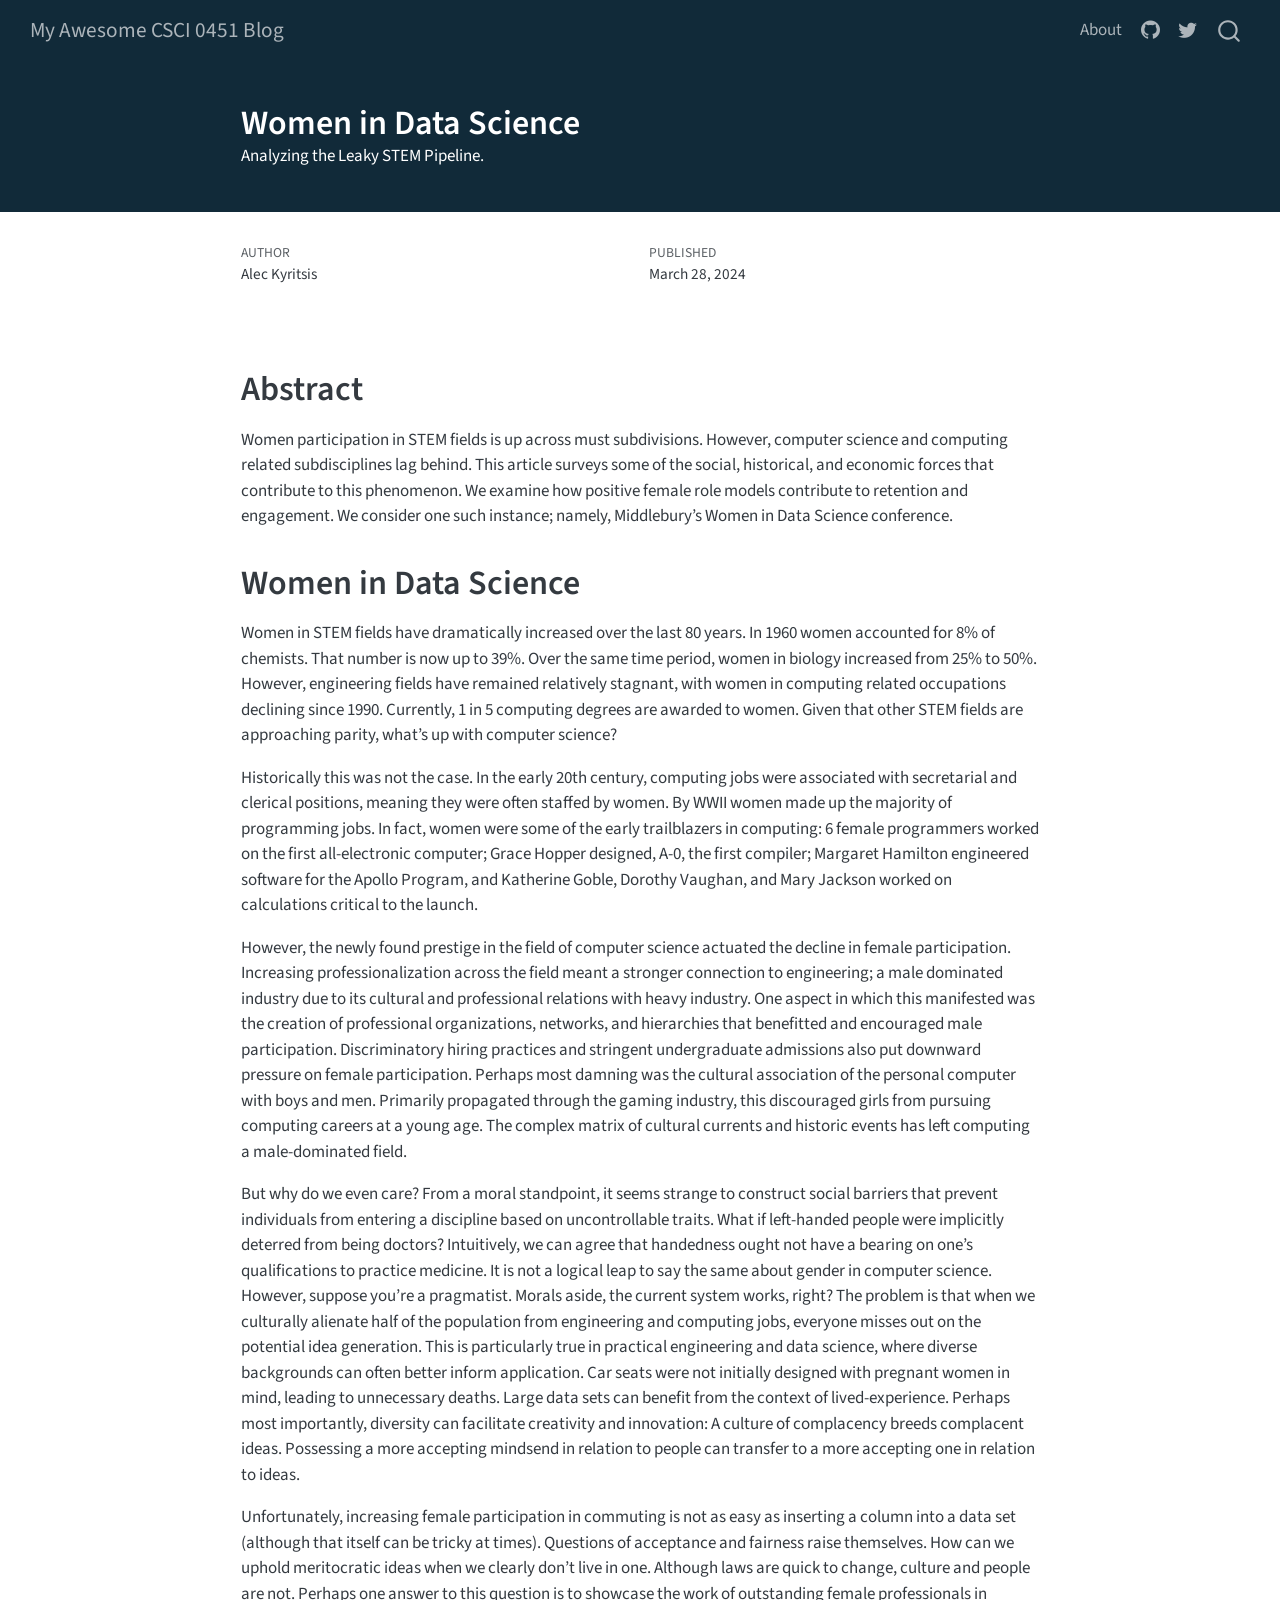
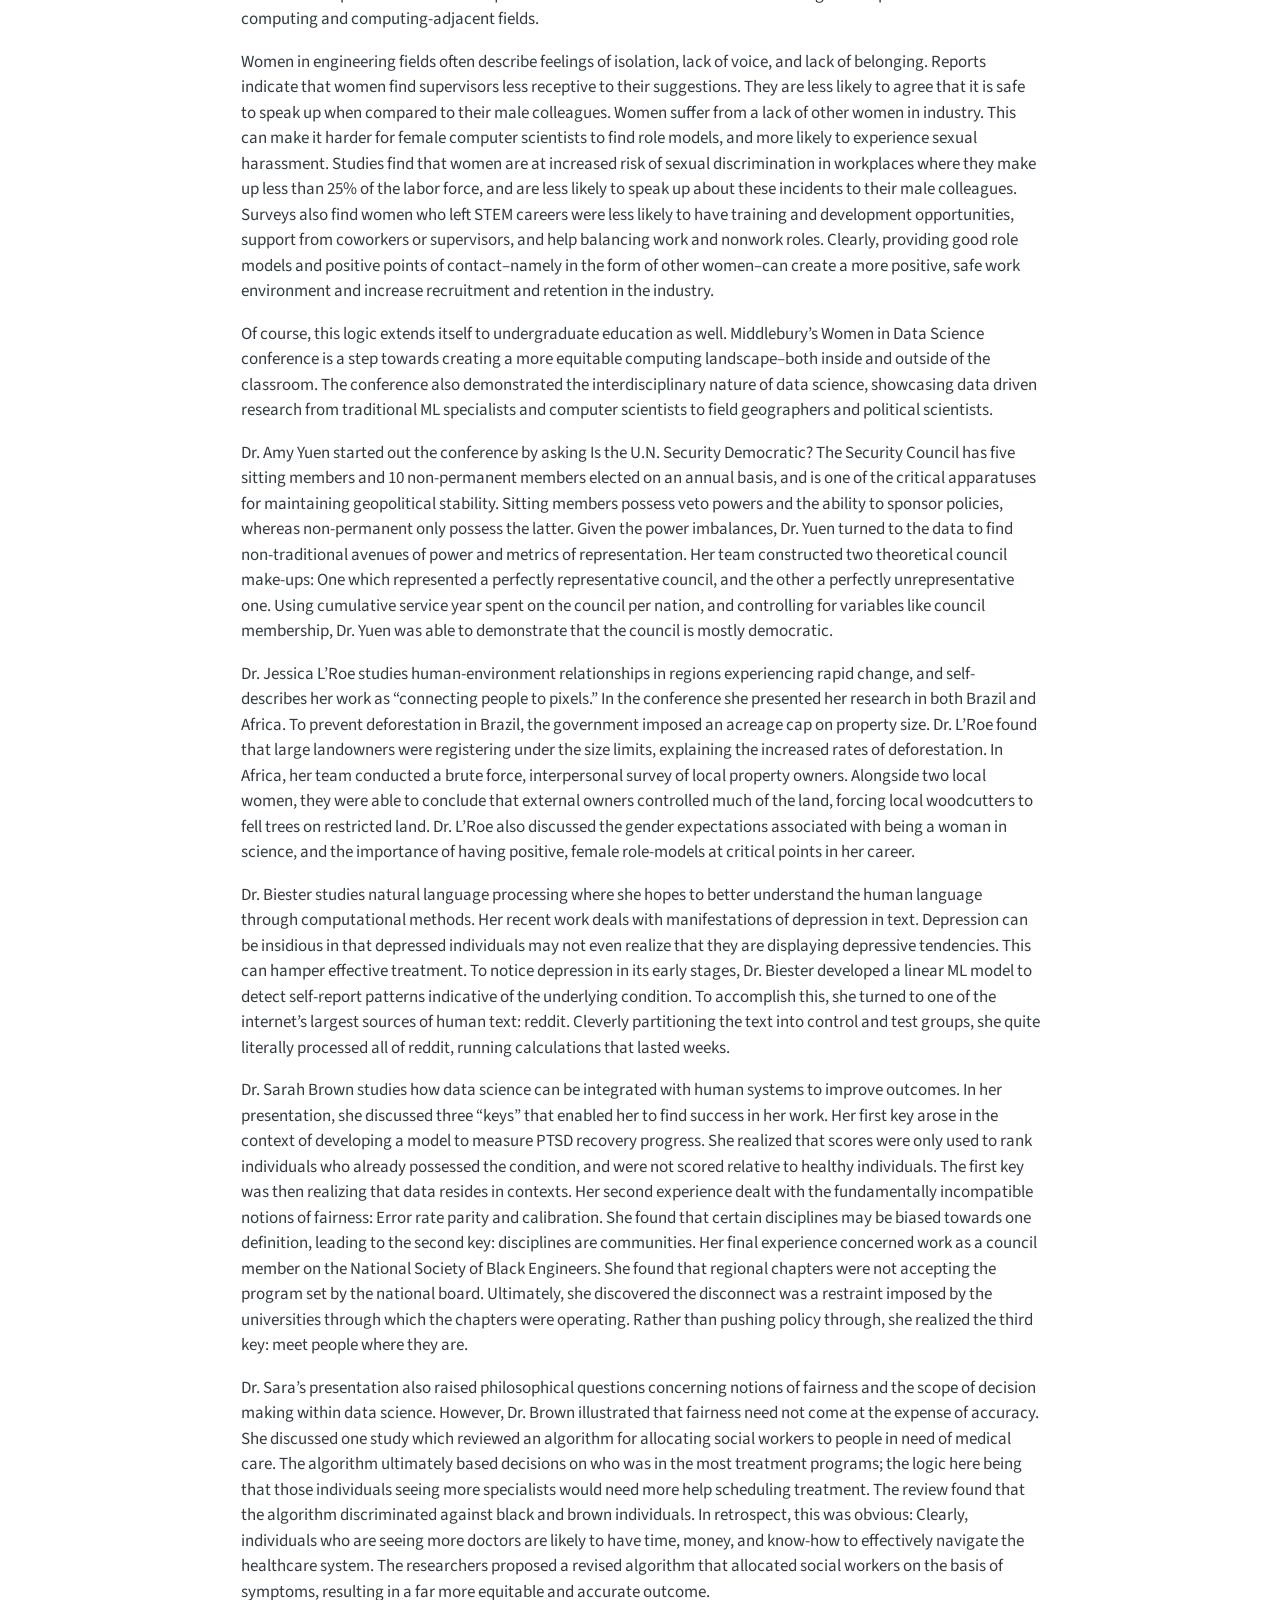
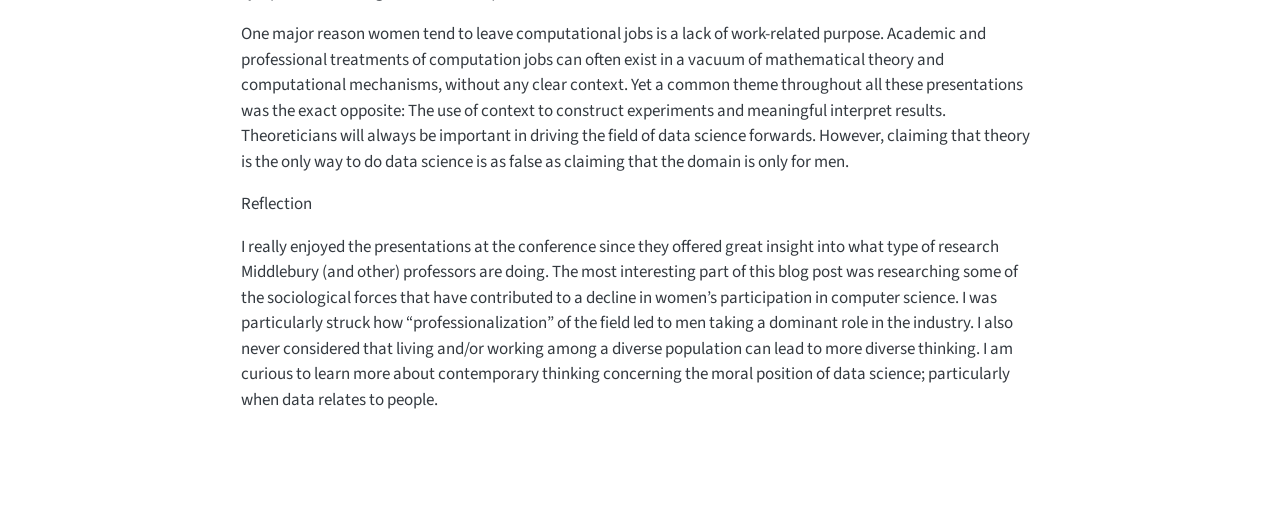
==== docs/posts/new-new-test-post/index.html @ f4c7c436 "new commit!#" ====
<!DOCTYPE html>
<html xmlns="http://www.w3.org/1999/xhtml" lang="en" xml:lang="en"><head>

<meta charset="utf-8">
<meta name="generator" content="quarto-1.4.551">

<meta name="viewport" content="width=device-width, initial-scale=1.0, user-scalable=yes">

<meta name="author" content="Alec Kyritsis">
<meta name="dcterms.date" content="2024-03-28">
<meta name="description" content="Analyzing the Leaky STEM Pipeline.">

<title>My Awesome CSCI 0451 Blog - Women in Data Science</title>
<style>
code{white-space: pre-wrap;}
span.smallcaps{font-variant: small-caps;}
div.columns{display: flex; gap: min(4vw, 1.5em);}
div.column{flex: auto; overflow-x: auto;}
div.hanging-indent{margin-left: 1.5em; text-indent: -1.5em;}
ul.task-list{list-style: none;}
ul.task-list li input[type="checkbox"] {
  width: 0.8em;
  margin: 0 0.8em 0.2em -1em; /* quarto-specific, see https://github.com/quarto-dev/quarto-cli/issues/4556 */ 
  vertical-align: middle;
}
</style>


<script src="../../site_libs/quarto-nav/quarto-nav.js"></script>
<script src="../../site_libs/quarto-nav/headroom.min.js"></script>
<script src="../../site_libs/clipboard/clipboard.min.js"></script>
<script src="../../site_libs/quarto-search/autocomplete.umd.js"></script>
<script src="../../site_libs/quarto-search/fuse.min.js"></script>
<script src="../../site_libs/quarto-search/quarto-search.js"></script>
<meta name="quarto:offset" content="../../">
<script src="../../site_libs/quarto-html/quarto.js"></script>
<script src="../../site_libs/quarto-html/popper.min.js"></script>
<script src="../../site_libs/quarto-html/tippy.umd.min.js"></script>
<script src="../../site_libs/quarto-html/anchor.min.js"></script>
<link href="../../site_libs/quarto-html/tippy.css" rel="stylesheet">
<link href="../../site_libs/quarto-html/quarto-syntax-highlighting.css" rel="stylesheet" id="quarto-text-highlighting-styles">
<script src="../../site_libs/bootstrap/bootstrap.min.js"></script>
<link href="../../site_libs/bootstrap/bootstrap-icons.css" rel="stylesheet">
<link href="../../site_libs/bootstrap/bootstrap.min.css" rel="stylesheet" id="quarto-bootstrap" data-mode="light">
<script id="quarto-search-options" type="application/json">{
  "location": "navbar",
  "copy-button": false,
  "collapse-after": 3,
  "panel-placement": "end",
  "type": "overlay",
  "limit": 50,
  "keyboard-shortcut": [
    "f",
    "/",
    "s"
  ],
  "show-item-context": false,
  "language": {
    "search-no-results-text": "No results",
    "search-matching-documents-text": "matching documents",
    "search-copy-link-title": "Copy link to search",
    "search-hide-matches-text": "Hide additional matches",
    "search-more-match-text": "more match in this document",
    "search-more-matches-text": "more matches in this document",
    "search-clear-button-title": "Clear",
    "search-text-placeholder": "",
    "search-detached-cancel-button-title": "Cancel",
    "search-submit-button-title": "Submit",
    "search-label": "Search"
  }
}</script>
<style>

      .quarto-title-block .quarto-title-banner h1,
      .quarto-title-block .quarto-title-banner h2,
      .quarto-title-block .quarto-title-banner h3,
      .quarto-title-block .quarto-title-banner h4,
      .quarto-title-block .quarto-title-banner h5,
      .quarto-title-block .quarto-title-banner h6
      {
        color: white;
      }

      .quarto-title-block .quarto-title-banner {
        color: white;
background-image: url(../../img/landscape.png);
background-size: cover;
      }
</style>


<link rel="stylesheet" href="../../styles.css">
</head>

<body class="nav-fixed fullcontent">

<div id="quarto-search-results"></div>
  <header id="quarto-header" class="headroom fixed-top quarto-banner">
    <nav class="navbar navbar-expand-lg " data-bs-theme="dark">
      <div class="navbar-container container-fluid">
      <div class="navbar-brand-container mx-auto">
    <a class="navbar-brand" href="../../index.html">
    <span class="navbar-title">My Awesome CSCI 0451 Blog</span>
    </a>
  </div>
            <div id="quarto-search" class="" title="Search"></div>
          <button class="navbar-toggler" type="button" data-bs-toggle="collapse" data-bs-target="#navbarCollapse" aria-controls="navbarCollapse" aria-expanded="false" aria-label="Toggle navigation" onclick="if (window.quartoToggleHeadroom) { window.quartoToggleHeadroom(); }">
  <span class="navbar-toggler-icon"></span>
</button>
          <div class="collapse navbar-collapse" id="navbarCollapse">
            <ul class="navbar-nav navbar-nav-scroll ms-auto">
  <li class="nav-item">
    <a class="nav-link" href="../../about.html"> 
<span class="menu-text">About</span></a>
  </li>  
  <li class="nav-item compact">
    <a class="nav-link" href="https://github.com/"> <i class="bi bi-github" role="img">
</i> 
<span class="menu-text"></span></a>
  </li>  
  <li class="nav-item compact">
    <a class="nav-link" href="https://twitter.com"> <i class="bi bi-twitter" role="img">
</i> 
<span class="menu-text"></span></a>
  </li>  
</ul>
          </div> <!-- /navcollapse -->
          <div class="quarto-navbar-tools">
</div>
      </div> <!-- /container-fluid -->
    </nav>
</header>
<!-- content -->
<header id="title-block-header" class="quarto-title-block default page-columns page-full">
  <div class="quarto-title-banner page-columns page-full">
    <div class="quarto-title column-body">
      <h1 class="title">Women in Data Science</h1>
                  <div>
        <div class="description">
          Analyzing the Leaky STEM Pipeline.
        </div>
      </div>
                </div>
  </div>
    
  
  <div class="quarto-title-meta">

      <div>
      <div class="quarto-title-meta-heading">Author</div>
      <div class="quarto-title-meta-contents">
               <p>Alec Kyritsis </p>
            </div>
    </div>
      
      <div>
      <div class="quarto-title-meta-heading">Published</div>
      <div class="quarto-title-meta-contents">
        <p class="date">March 28, 2024</p>
      </div>
    </div>
    
      
    </div>
    
  
  </header><div id="quarto-content" class="quarto-container page-columns page-rows-contents page-layout-article page-navbar">
<!-- sidebar -->
<!-- margin-sidebar -->
    
<!-- main -->
<main class="content quarto-banner-title-block" id="quarto-document-content">





<section id="abstract" class="level1">
<h1>Abstract</h1>
<p>Women participation in STEM fields is up across must subdivisions. However, computer science and computing related subdisciplines lag behind. This article surveys some of the social, historical, and economic forces that contribute to this phenomenon. We examine how positive female role models contribute to retention and engagement. We consider one such instance; namely, Middlebury’s Women in Data Science conference.</p>
</section>
<section id="women-in-data-science" class="level1">
<h1>Women in Data Science</h1>
<p>Women in STEM fields have dramatically increased over the last 80 years. In 1960 women accounted for 8% of chemists. That number is now up to 39%. Over the same time period, women in biology increased from 25% to 50%. However, engineering fields have remained relatively stagnant, with women in computing related occupations declining since 1990. Currently, 1 in 5 computing degrees are awarded to women. Given that other STEM fields are approaching parity, what’s up with computer science?</p>
<p>Historically this was not the case. In the early 20th century, computing jobs were associated with secretarial and clerical positions, meaning they were often staffed by women. By WWII women made up the majority of programming jobs. In fact, women were some of the early trailblazers in computing: 6 female programmers worked on the first all-electronic computer; Grace Hopper designed, A-0, the first compiler; Margaret Hamilton engineered software for the Apollo Program, and Katherine Goble, Dorothy Vaughan, and Mary Jackson worked on calculations critical to the launch.</p>
<p>However, the newly found prestige in the field of computer science actuated the decline in female participation. Increasing professionalization across the field meant a stronger connection to engineering; a male dominated industry due to its cultural and professional relations with heavy industry. One aspect in which this manifested was the creation of professional organizations, networks, and hierarchies that benefitted and encouraged male participation. Discriminatory hiring practices and stringent undergraduate admissions also put downward pressure on female participation. Perhaps most damning was the cultural association of the personal computer with boys and men. Primarily propagated through the gaming industry, this discouraged girls from pursuing computing careers at a young age. The complex matrix of cultural currents and historic events has left computing a male-dominated field.</p>
<p>But why do we even care? From a moral standpoint, it seems strange to construct social barriers that prevent individuals from entering a discipline based on uncontrollable traits. What if left-handed people were implicitly deterred from being doctors? Intuitively, we can agree that handedness ought not have a bearing on one’s qualifications to practice medicine. It is not a logical leap to say the same about gender in computer science. However, suppose you’re a pragmatist. Morals aside, the current system works, right? The problem is that when we culturally alienate half of the population from engineering and computing jobs, everyone misses out on the potential idea generation. This is particularly true in practical engineering and data science, where diverse backgrounds can often better inform application. Car seats were not initially designed with pregnant women in mind, leading to unnecessary deaths. Large data sets can benefit from the context of lived-experience. Perhaps most importantly, diversity can facilitate creativity and innovation: A culture of complacency breeds complacent ideas. Possessing a more accepting mindsend in relation to people can transfer to a more accepting one in relation to ideas.</p>
<p>Unfortunately, increasing female participation in commuting is not as easy as inserting a column into a data set (although that itself can be tricky at times). Questions of acceptance and fairness raise themselves. How can we uphold meritocratic ideas when we clearly don’t live in one. Although laws are quick to change, culture and people are not. Perhaps one answer to this question is to showcase the work of outstanding female professionals in computing and computing-adjacent fields.</p>
<p>Women in engineering fields often describe feelings of isolation, lack of voice, and lack of belonging. Reports indicate that women find supervisors less receptive to their suggestions. They are less likely to agree that it is safe to speak up when compared to their male colleagues. Women suffer from a lack of other women in industry. This can make it harder for female computer scientists to find role models, and more likely to experience sexual harassment. Studies find that women are at increased risk of sexual discrimination in workplaces where they make up less than 25% of the labor force, and are less likely to speak up about these incidents to their male colleagues. Surveys also find women who left STEM careers were less likely to have training and development opportunities, support from coworkers or supervisors, and help balancing work and nonwork roles. Clearly, providing good role models and positive points of contact–namely in the form of other women–can create a more positive, safe work environment and increase recruitment and retention in the industry.</p>
<p>Of course, this logic extends itself to undergraduate education as well. Middlebury’s Women in Data Science conference is a step towards creating a more equitable computing landscape–both inside and outside of the classroom. The conference also demonstrated the interdisciplinary nature of data science, showcasing data driven research from traditional ML specialists and computer scientists to field geographers and political scientists.</p>
<p>Dr.&nbsp;Amy Yuen started out the conference by asking Is the U.N. Security Democratic? The Security Council has five sitting members and 10 non-permanent members elected on an annual basis, and is one of the critical apparatuses for maintaining geopolitical stability. Sitting members possess veto powers and the ability to sponsor policies, whereas non-permanent only possess the latter. Given the power imbalances, Dr.&nbsp;Yuen turned to the data to find non-traditional avenues of power and metrics of representation. Her team constructed two theoretical council make-ups: One which represented a perfectly representative council, and the other a perfectly unrepresentative one. Using cumulative service year spent on the council per nation, and controlling for variables like council membership, Dr.&nbsp;Yuen was able to demonstrate that the council is mostly democratic.</p>
<p>Dr.&nbsp;Jessica L’Roe studies human-environment relationships in regions experiencing rapid change, and self-describes her work as “connecting people to pixels.” In the conference she presented her research in both Brazil and Africa. To prevent deforestation in Brazil, the government imposed an acreage cap on property size. Dr.&nbsp;L’Roe found that large landowners were registering under the size limits, explaining the increased rates of deforestation. In Africa, her team conducted a brute force, interpersonal survey of local property owners. Alongside two local women, they were able to conclude that external owners controlled much of the land, forcing local woodcutters to fell trees on restricted land. Dr.&nbsp;L’Roe also discussed the gender expectations associated with being a woman in science, and the importance of having positive, female role-models at critical points in her career.</p>
<p>Dr.&nbsp;Biester studies natural language processing where she hopes to better understand the human language through computational methods. Her recent work deals with manifestations of depression in text. Depression can be insidious in that depressed individuals may not even realize that they are displaying depressive tendencies. This can hamper effective treatment. To notice depression in its early stages, Dr.&nbsp;Biester developed a linear ML model to detect self-report patterns indicative of the underlying condition. To accomplish this, she turned to one of the internet’s largest sources of human text: reddit. Cleverly partitioning the text into control and test groups, she quite literally processed all of reddit, running calculations that lasted weeks.</p>
<p>Dr.&nbsp;Sarah Brown studies how data science can be integrated with human systems to improve outcomes. In her presentation, she discussed three “keys” that enabled her to find success in her work. Her first key arose in the context of developing a model to measure PTSD recovery progress. She realized that scores were only used to rank individuals who already possessed the condition, and were not scored relative to healthy individuals. The first key was then realizing that data resides in contexts. Her second experience dealt with the fundamentally incompatible notions of fairness: Error rate parity and calibration. She found that certain disciplines may be biased towards one definition, leading to the second key: disciplines are communities. Her final experience concerned work as a council member on the National Society of Black Engineers. She found that regional chapters were not accepting the program set by the national board. Ultimately, she discovered the disconnect was a restraint imposed by the universities through which the chapters were operating. Rather than pushing policy through, she realized the third key: meet people where they are.</p>
<p>Dr.&nbsp;Sara’s presentation also raised philosophical questions concerning notions of fairness and the scope of decision making within data science. However, Dr.&nbsp;Brown illustrated that fairness need not come at the expense of accuracy. She discussed one study which reviewed an algorithm for allocating social workers to people in need of medical care. The algorithm ultimately based decisions on who was in the most treatment programs; the logic here being that those individuals seeing more specialists would need more help scheduling treatment. The review found that the algorithm discriminated against black and brown individuals. In retrospect, this was obvious: Clearly, individuals who are seeing more doctors are likely to have time, money, and know-how to effectively navigate the healthcare system. The researchers proposed a revised algorithm that allocated social workers on the basis of symptoms, resulting in a far more equitable and accurate outcome.</p>
<p>One major reason women tend to leave computational jobs is a lack of work-related purpose. Academic and professional treatments of computation jobs can often exist in a vacuum of mathematical theory and computational mechanisms, without any clear context. Yet a common theme throughout all these presentations was the exact opposite: The use of context to construct experiments and meaningful interpret results. Theoreticians will always be important in driving the field of data science forwards. However, claiming that theory is the only way to do data science is as false as claiming that the domain is only for men.</p>
<p>Reflection</p>
<p>I really enjoyed the presentations at the conference since they offered great insight into what type of research Middlebury (and other) professors are doing. The most interesting part of this blog post was researching some of the sociological forces that have contributed to a decline in women’s participation in computer science. I was particularly struck how “professionalization” of the field led to men taking a dominant role in the industry. I also never considered that living and/or working among a diverse population can lead to more diverse thinking. I am curious to learn more about contemporary thinking concerning the moral position of data science; particularly when data relates to people.</p>


</section>

</main> <!-- /main -->
<script id="quarto-html-after-body" type="application/javascript">
window.document.addEventListener("DOMContentLoaded", function (event) {
  const toggleBodyColorMode = (bsSheetEl) => {
    const mode = bsSheetEl.getAttribute("data-mode");
    const bodyEl = window.document.querySelector("body");
    if (mode === "dark") {
      bodyEl.classList.add("quarto-dark");
      bodyEl.classList.remove("quarto-light");
    } else {
      bodyEl.classList.add("quarto-light");
      bodyEl.classList.remove("quarto-dark");
    }
  }
  const toggleBodyColorPrimary = () => {
    const bsSheetEl = window.document.querySelector("link#quarto-bootstrap");
    if (bsSheetEl) {
      toggleBodyColorMode(bsSheetEl);
    }
  }
  toggleBodyColorPrimary();  
  const icon = "";
  const anchorJS = new window.AnchorJS();
  anchorJS.options = {
    placement: 'right',
    icon: icon
  };
  anchorJS.add('.anchored');
  const isCodeAnnotation = (el) => {
    for (const clz of el.classList) {
      if (clz.startsWith('code-annotation-')) {                     
        return true;
      }
    }
    return false;
  }
  const clipboard = new window.ClipboardJS('.code-copy-button', {
    text: function(trigger) {
      const codeEl = trigger.previousElementSibling.cloneNode(true);
      for (const childEl of codeEl.children) {
        if (isCodeAnnotation(childEl)) {
          childEl.remove();
        }
      }
      return codeEl.innerText;
    }
  });
  clipboard.on('success', function(e) {
    // button target
    const button = e.trigger;
    // don't keep focus
    button.blur();
    // flash "checked"
    button.classList.add('code-copy-button-checked');
    var currentTitle = button.getAttribute("title");
    button.setAttribute("title", "Copied!");
    let tooltip;
    if (window.bootstrap) {
      button.setAttribute("data-bs-toggle", "tooltip");
      button.setAttribute("data-bs-placement", "left");
      button.setAttribute("data-bs-title", "Copied!");
      tooltip = new bootstrap.Tooltip(button, 
        { trigger: "manual", 
          customClass: "code-copy-button-tooltip",
          offset: [0, -8]});
      tooltip.show();    
    }
    setTimeout(function() {
      if (tooltip) {
        tooltip.hide();
        button.removeAttribute("data-bs-title");
        button.removeAttribute("data-bs-toggle");
        button.removeAttribute("data-bs-placement");
      }
      button.setAttribute("title", currentTitle);
      button.classList.remove('code-copy-button-checked');
    }, 1000);
    // clear code selection
    e.clearSelection();
  });
    var localhostRegex = new RegExp(/^(?:http|https):\/\/localhost\:?[0-9]*\//);
    var mailtoRegex = new RegExp(/^mailto:/);
      var filterRegex = new RegExp('/' + window.location.host + '/');
    var isInternal = (href) => {
        return filterRegex.test(href) || localhostRegex.test(href) || mailtoRegex.test(href);
    }
    // Inspect non-navigation links and adorn them if external
 	var links = window.document.querySelectorAll('a[href]:not(.nav-link):not(.navbar-brand):not(.toc-action):not(.sidebar-link):not(.sidebar-item-toggle):not(.pagination-link):not(.no-external):not([aria-hidden]):not(.dropdown-item):not(.quarto-navigation-tool)');
    for (var i=0; i<links.length; i++) {
      const link = links[i];
      if (!isInternal(link.href)) {
        // undo the damage that might have been done by quarto-nav.js in the case of
        // links that we want to consider external
        if (link.dataset.originalHref !== undefined) {
          link.href = link.dataset.originalHref;
        }
      }
    }
  function tippyHover(el, contentFn, onTriggerFn, onUntriggerFn) {
    const config = {
      allowHTML: true,
      maxWidth: 500,
      delay: 100,
      arrow: false,
      appendTo: function(el) {
          return el.parentElement;
      },
      interactive: true,
      interactiveBorder: 10,
      theme: 'quarto',
      placement: 'bottom-start',
    };
    if (contentFn) {
      config.content = contentFn;
    }
    if (onTriggerFn) {
      config.onTrigger = onTriggerFn;
    }
    if (onUntriggerFn) {
      config.onUntrigger = onUntriggerFn;
    }
    window.tippy(el, config); 
  }
  const noterefs = window.document.querySelectorAll('a[role="doc-noteref"]');
  for (var i=0; i<noterefs.length; i++) {
    const ref = noterefs[i];
    tippyHover(ref, function() {
      // use id or data attribute instead here
      let href = ref.getAttribute('data-footnote-href') || ref.getAttribute('href');
      try { href = new URL(href).hash; } catch {}
      const id = href.replace(/^#\/?/, "");
      const note = window.document.getElementById(id);
      if (note) {
        return note.innerHTML;
      } else {
        return "";
      }
    });
  }
  const xrefs = window.document.querySelectorAll('a.quarto-xref');
  const processXRef = (id, note) => {
    // Strip column container classes
    const stripColumnClz = (el) => {
      el.classList.remove("page-full", "page-columns");
      if (el.children) {
        for (const child of el.children) {
          stripColumnClz(child);
        }
      }
    }
    stripColumnClz(note)
    if (id === null || id.startsWith('sec-')) {
      // Special case sections, only their first couple elements
      const container = document.createElement("div");
      if (note.children && note.children.length > 2) {
        container.appendChild(note.children[0].cloneNode(true));
        for (let i = 1; i < note.children.length; i++) {
          const child = note.children[i];
          if (child.tagName === "P" && child.innerText === "") {
            continue;
          } else {
            container.appendChild(child.cloneNode(true));
            break;
          }
        }
        if (window.Quarto?.typesetMath) {
          window.Quarto.typesetMath(container);
        }
        return container.innerHTML
      } else {
        if (window.Quarto?.typesetMath) {
          window.Quarto.typesetMath(note);
        }
        return note.innerHTML;
      }
    } else {
      // Remove any anchor links if they are present
      const anchorLink = note.querySelector('a.anchorjs-link');
      if (anchorLink) {
        anchorLink.remove();
      }
      if (window.Quarto?.typesetMath) {
        window.Quarto.typesetMath(note);
      }
      // TODO in 1.5, we should make sure this works without a callout special case
      if (note.classList.contains("callout")) {
        return note.outerHTML;
      } else {
        return note.innerHTML;
      }
    }
  }
  for (var i=0; i<xrefs.length; i++) {
    const xref = xrefs[i];
    tippyHover(xref, undefined, function(instance) {
      instance.disable();
      let url = xref.getAttribute('href');
      let hash = undefined; 
      if (url.startsWith('#')) {
        hash = url;
      } else {
        try { hash = new URL(url).hash; } catch {}
      }
      if (hash) {
        const id = hash.replace(/^#\/?/, "");
        const note = window.document.getElementById(id);
        if (note !== null) {
          try {
            const html = processXRef(id, note.cloneNode(true));
            instance.setContent(html);
          } finally {
            instance.enable();
            instance.show();
          }
        } else {
          // See if we can fetch this
          fetch(url.split('#')[0])
          .then(res => res.text())
          .then(html => {
            const parser = new DOMParser();
            const htmlDoc = parser.parseFromString(html, "text/html");
            const note = htmlDoc.getElementById(id);
            if (note !== null) {
              const html = processXRef(id, note);
              instance.setContent(html);
            } 
          }).finally(() => {
            instance.enable();
            instance.show();
          });
        }
      } else {
        // See if we can fetch a full url (with no hash to target)
        // This is a special case and we should probably do some content thinning / targeting
        fetch(url)
        .then(res => res.text())
        .then(html => {
          const parser = new DOMParser();
          const htmlDoc = parser.parseFromString(html, "text/html");
          const note = htmlDoc.querySelector('main.content');
          if (note !== null) {
            // This should only happen for chapter cross references
            // (since there is no id in the URL)
            // remove the first header
            if (note.children.length > 0 && note.children[0].tagName === "HEADER") {
              note.children[0].remove();
            }
            const html = processXRef(null, note);
            instance.setContent(html);
          } 
        }).finally(() => {
          instance.enable();
          instance.show();
        });
      }
    }, function(instance) {
    });
  }
      let selectedAnnoteEl;
      const selectorForAnnotation = ( cell, annotation) => {
        let cellAttr = 'data-code-cell="' + cell + '"';
        let lineAttr = 'data-code-annotation="' +  annotation + '"';
        const selector = 'span[' + cellAttr + '][' + lineAttr + ']';
        return selector;
      }
      const selectCodeLines = (annoteEl) => {
        const doc = window.document;
        const targetCell = annoteEl.getAttribute("data-target-cell");
        const targetAnnotation = annoteEl.getAttribute("data-target-annotation");
        const annoteSpan = window.document.querySelector(selectorForAnnotation(targetCell, targetAnnotation));
        const lines = annoteSpan.getAttribute("data-code-lines").split(",");
        const lineIds = lines.map((line) => {
          return targetCell + "-" + line;
        })
        let top = null;
        let height = null;
        let parent = null;
        if (lineIds.length > 0) {
            //compute the position of the single el (top and bottom and make a div)
            const el = window.document.getElementById(lineIds[0]);
            top = el.offsetTop;
            height = el.offsetHeight;
            parent = el.parentElement.parentElement;
          if (lineIds.length > 1) {
            const lastEl = window.document.getElementById(lineIds[lineIds.length - 1]);
            const bottom = lastEl.offsetTop + lastEl.offsetHeight;
            height = bottom - top;
          }
          if (top !== null && height !== null && parent !== null) {
            // cook up a div (if necessary) and position it 
            let div = window.document.getElementById("code-annotation-line-highlight");
            if (div === null) {
              div = window.document.createElement("div");
              div.setAttribute("id", "code-annotation-line-highlight");
              div.style.position = 'absolute';
              parent.appendChild(div);
            }
            div.style.top = top - 2 + "px";
            div.style.height = height + 4 + "px";
            div.style.left = 0;
            let gutterDiv = window.document.getElementById("code-annotation-line-highlight-gutter");
            if (gutterDiv === null) {
              gutterDiv = window.document.createElement("div");
              gutterDiv.setAttribute("id", "code-annotation-line-highlight-gutter");
              gutterDiv.style.position = 'absolute';
              const codeCell = window.document.getElementById(targetCell);
              const gutter = codeCell.querySelector('.code-annotation-gutter');
              gutter.appendChild(gutterDiv);
            }
            gutterDiv.style.top = top - 2 + "px";
            gutterDiv.style.height = height + 4 + "px";
          }
          selectedAnnoteEl = annoteEl;
        }
      };
      const unselectCodeLines = () => {
        const elementsIds = ["code-annotation-line-highlight", "code-annotation-line-highlight-gutter"];
        elementsIds.forEach((elId) => {
          const div = window.document.getElementById(elId);
          if (div) {
            div.remove();
          }
        });
        selectedAnnoteEl = undefined;
      };
        // Handle positioning of the toggle
    window.addEventListener(
      "resize",
      throttle(() => {
        elRect = undefined;
        if (selectedAnnoteEl) {
          selectCodeLines(selectedAnnoteEl);
        }
      }, 10)
    );
    function throttle(fn, ms) {
    let throttle = false;
    let timer;
      return (...args) => {
        if(!throttle) { // first call gets through
            fn.apply(this, args);
            throttle = true;
        } else { // all the others get throttled
            if(timer) clearTimeout(timer); // cancel #2
            timer = setTimeout(() => {
              fn.apply(this, args);
              timer = throttle = false;
            }, ms);
        }
      };
    }
      // Attach click handler to the DT
      const annoteDls = window.document.querySelectorAll('dt[data-target-cell]');
      for (const annoteDlNode of annoteDls) {
        annoteDlNode.addEventListener('click', (event) => {
          const clickedEl = event.target;
          if (clickedEl !== selectedAnnoteEl) {
            unselectCodeLines();
            const activeEl = window.document.querySelector('dt[data-target-cell].code-annotation-active');
            if (activeEl) {
              activeEl.classList.remove('code-annotation-active');
            }
            selectCodeLines(clickedEl);
            clickedEl.classList.add('code-annotation-active');
          } else {
            // Unselect the line
            unselectCodeLines();
            clickedEl.classList.remove('code-annotation-active');
          }
        });
      }
  const findCites = (el) => {
    const parentEl = el.parentElement;
    if (parentEl) {
      const cites = parentEl.dataset.cites;
      if (cites) {
        return {
          el,
          cites: cites.split(' ')
        };
      } else {
        return findCites(el.parentElement)
      }
    } else {
      return undefined;
    }
  };
  var bibliorefs = window.document.querySelectorAll('a[role="doc-biblioref"]');
  for (var i=0; i<bibliorefs.length; i++) {
    const ref = bibliorefs[i];
    const citeInfo = findCites(ref);
    if (citeInfo) {
      tippyHover(citeInfo.el, function() {
        var popup = window.document.createElement('div');
        citeInfo.cites.forEach(function(cite) {
          var citeDiv = window.document.createElement('div');
          citeDiv.classList.add('hanging-indent');
          citeDiv.classList.add('csl-entry');
          var biblioDiv = window.document.getElementById('ref-' + cite);
          if (biblioDiv) {
            citeDiv.innerHTML = biblioDiv.innerHTML;
          }
          popup.appendChild(citeDiv);
        });
        return popup.innerHTML;
      });
    }
  }
});
</script>
</div> <!-- /content -->




</body></html>
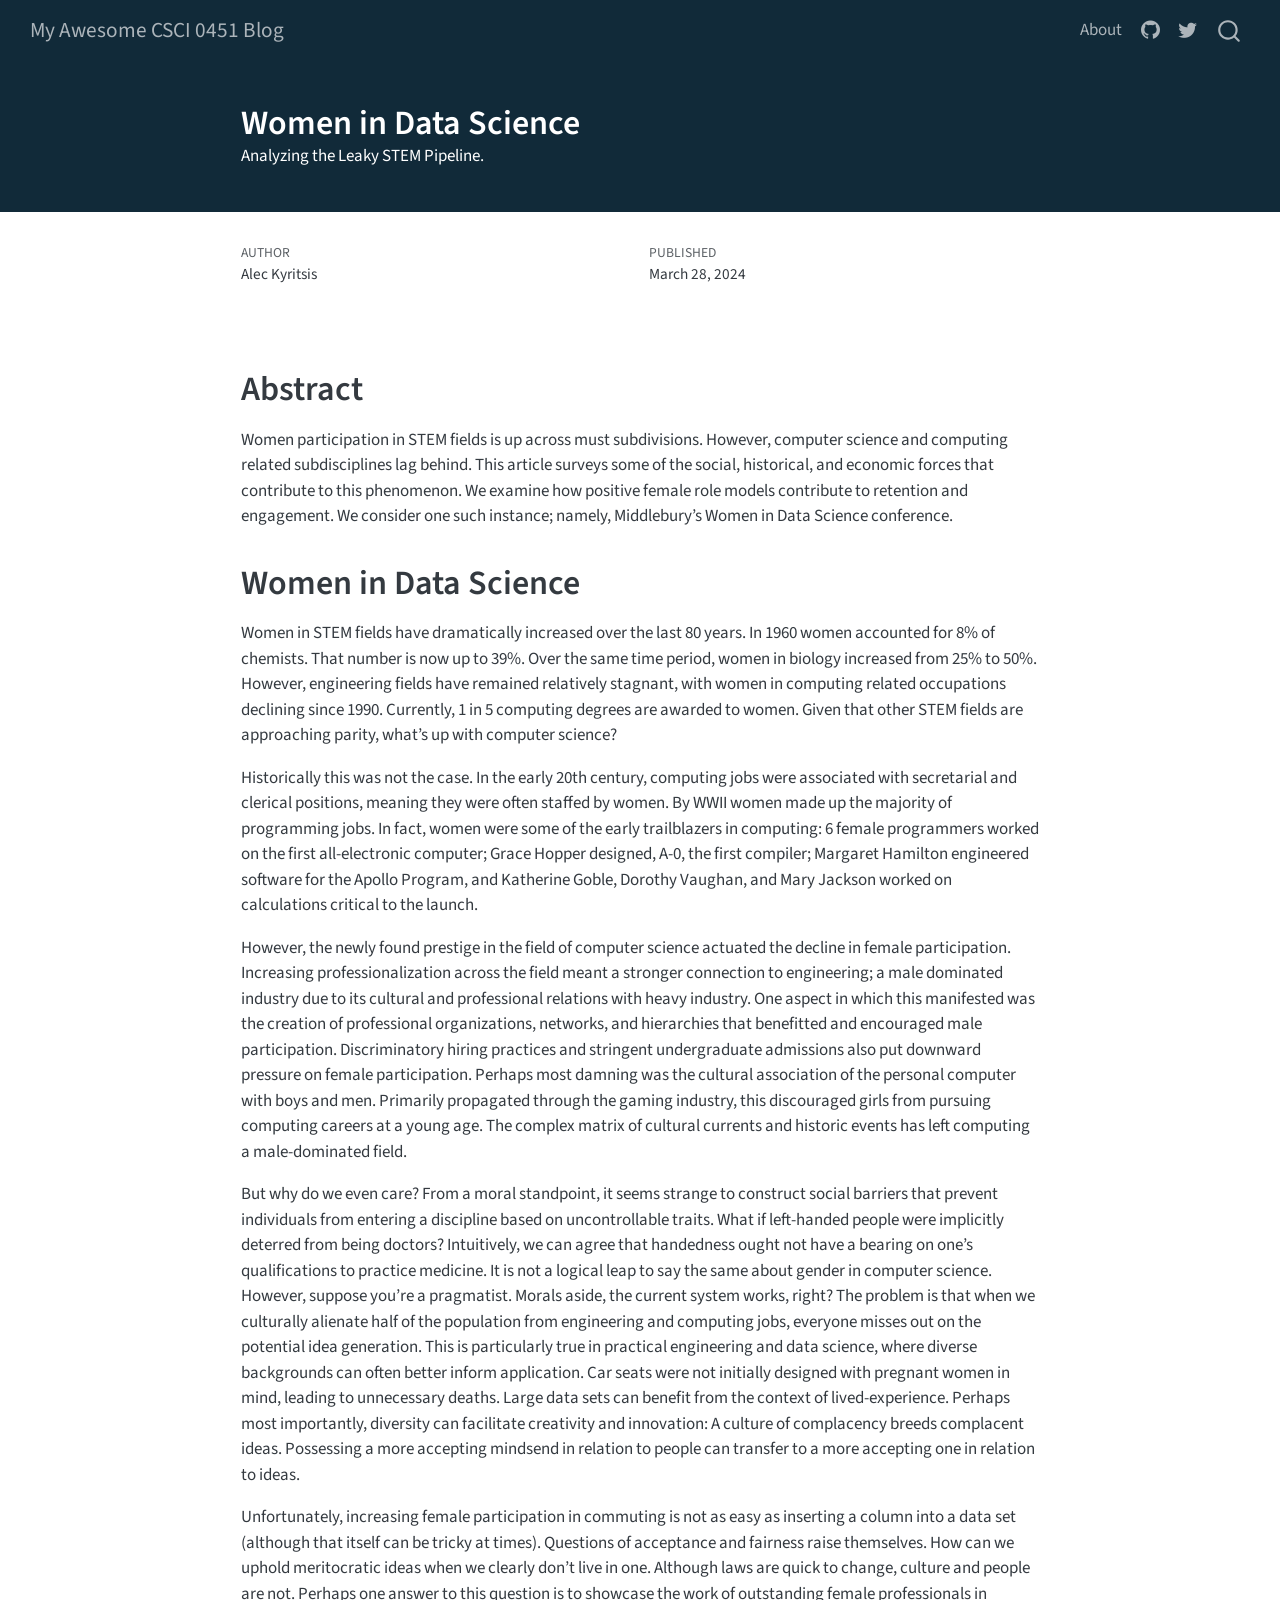
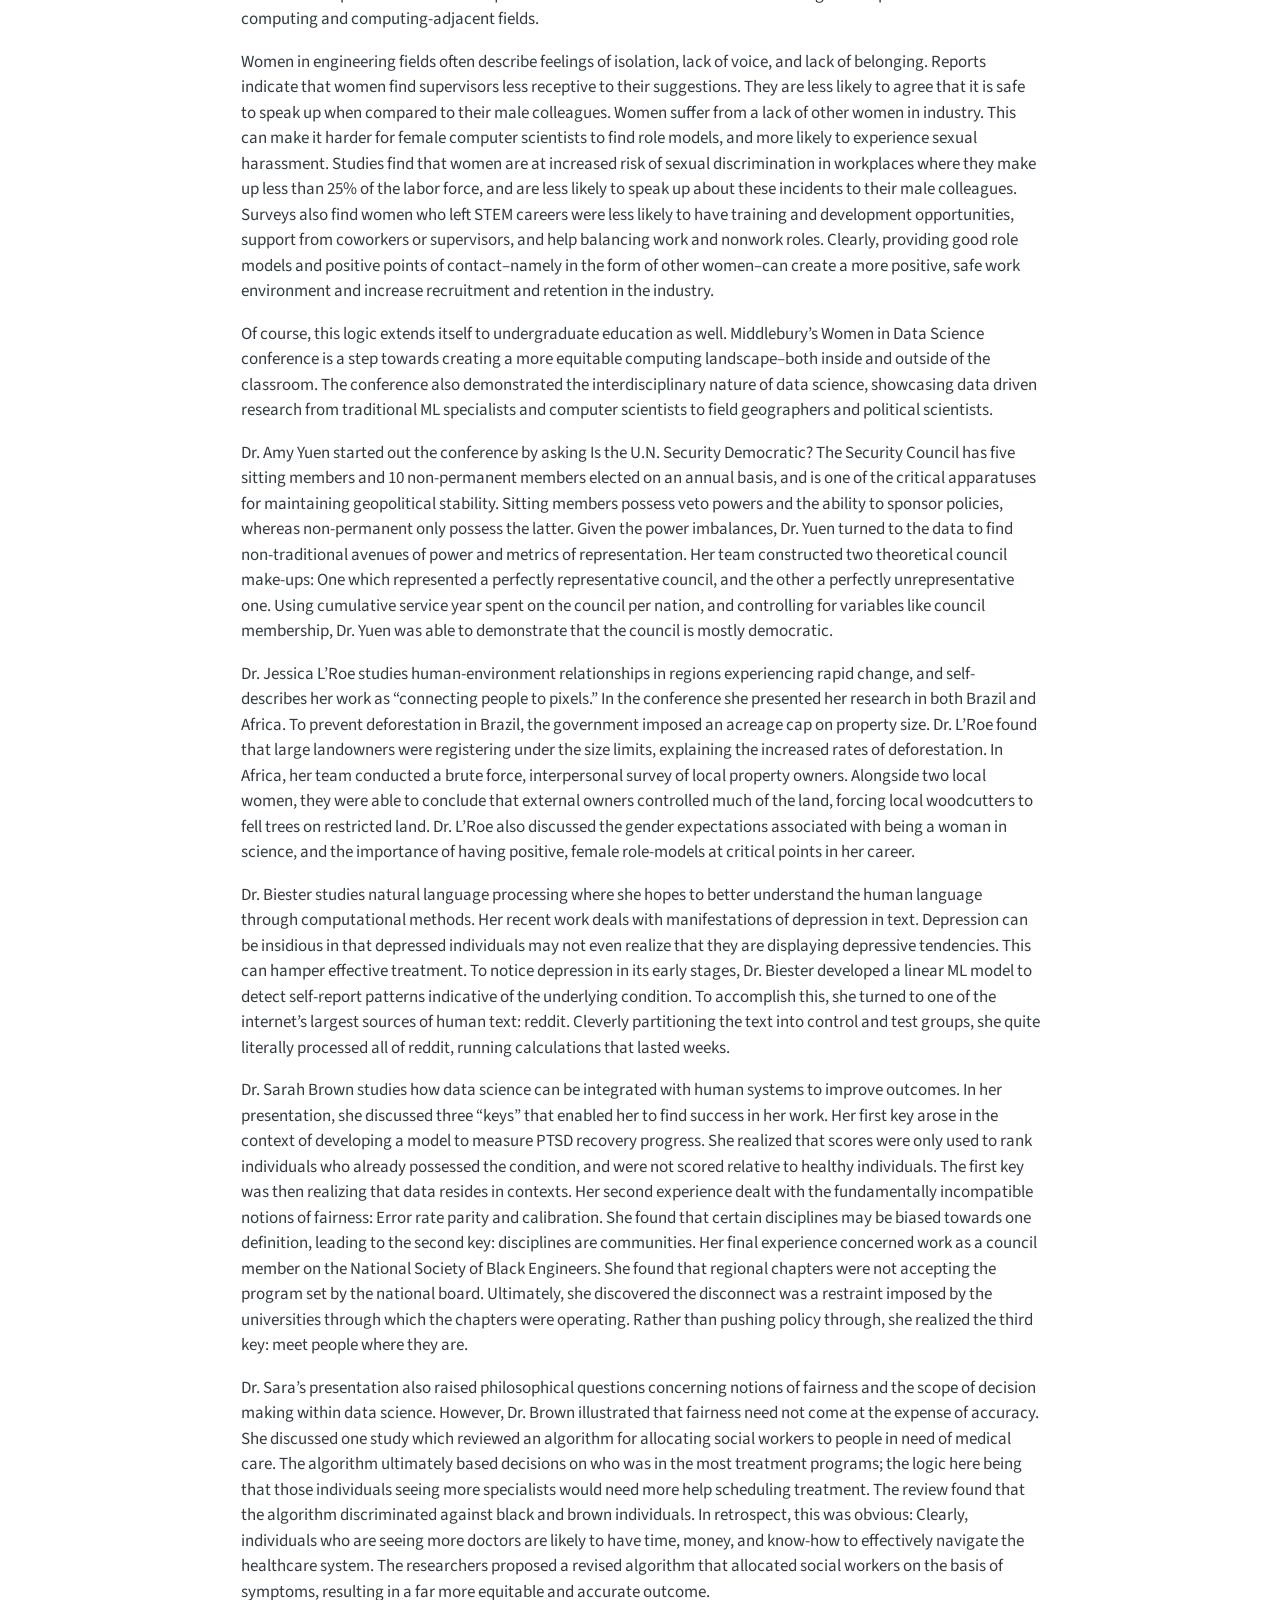
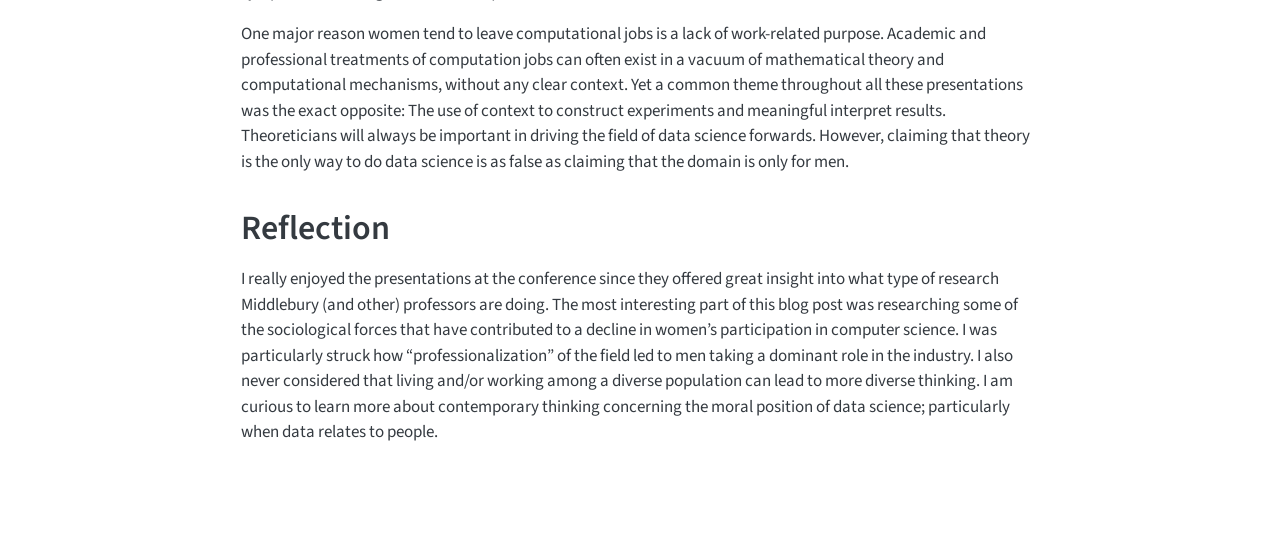
==== commit a3fdf3ba: "test commit" ====
--- a/docs/posts/new-new-test-post/index.html
+++ b/docs/posts/new-new-test-post/index.html
@@ -194,7 +194,9 @@
 <p>Dr.&nbsp;Sarah Brown studies how data science can be integrated with human systems to improve outcomes. In her presentation, she discussed three “keys” that enabled her to find success in her work. Her first key arose in the context of developing a model to measure PTSD recovery progress. She realized that scores were only used to rank individuals who already possessed the condition, and were not scored relative to healthy individuals. The first key was then realizing that data resides in contexts. Her second experience dealt with the fundamentally incompatible notions of fairness: Error rate parity and calibration. She found that certain disciplines may be biased towards one definition, leading to the second key: disciplines are communities. Her final experience concerned work as a council member on the National Society of Black Engineers. She found that regional chapters were not accepting the program set by the national board. Ultimately, she discovered the disconnect was a restraint imposed by the universities through which the chapters were operating. Rather than pushing policy through, she realized the third key: meet people where they are.</p>
 <p>Dr.&nbsp;Sara’s presentation also raised philosophical questions concerning notions of fairness and the scope of decision making within data science. However, Dr.&nbsp;Brown illustrated that fairness need not come at the expense of accuracy. She discussed one study which reviewed an algorithm for allocating social workers to people in need of medical care. The algorithm ultimately based decisions on who was in the most treatment programs; the logic here being that those individuals seeing more specialists would need more help scheduling treatment. The review found that the algorithm discriminated against black and brown individuals. In retrospect, this was obvious: Clearly, individuals who are seeing more doctors are likely to have time, money, and know-how to effectively navigate the healthcare system. The researchers proposed a revised algorithm that allocated social workers on the basis of symptoms, resulting in a far more equitable and accurate outcome.</p>
 <p>One major reason women tend to leave computational jobs is a lack of work-related purpose. Academic and professional treatments of computation jobs can often exist in a vacuum of mathematical theory and computational mechanisms, without any clear context. Yet a common theme throughout all these presentations was the exact opposite: The use of context to construct experiments and meaningful interpret results. Theoreticians will always be important in driving the field of data science forwards. However, claiming that theory is the only way to do data science is as false as claiming that the domain is only for men.</p>
-<p>Reflection</p>
+</section>
+<section id="reflection" class="level1">
+<h1>Reflection</h1>
 <p>I really enjoyed the presentations at the conference since they offered great insight into what type of research Middlebury (and other) professors are doing. The most interesting part of this blog post was researching some of the sociological forces that have contributed to a decline in women’s participation in computer science. I was particularly struck how “professionalization” of the field led to men taking a dominant role in the industry. I also never considered that living and/or working among a diverse population can lead to more diverse thinking. I am curious to learn more about contemporary thinking concerning the moral position of data science; particularly when data relates to people.</p>
 
 
